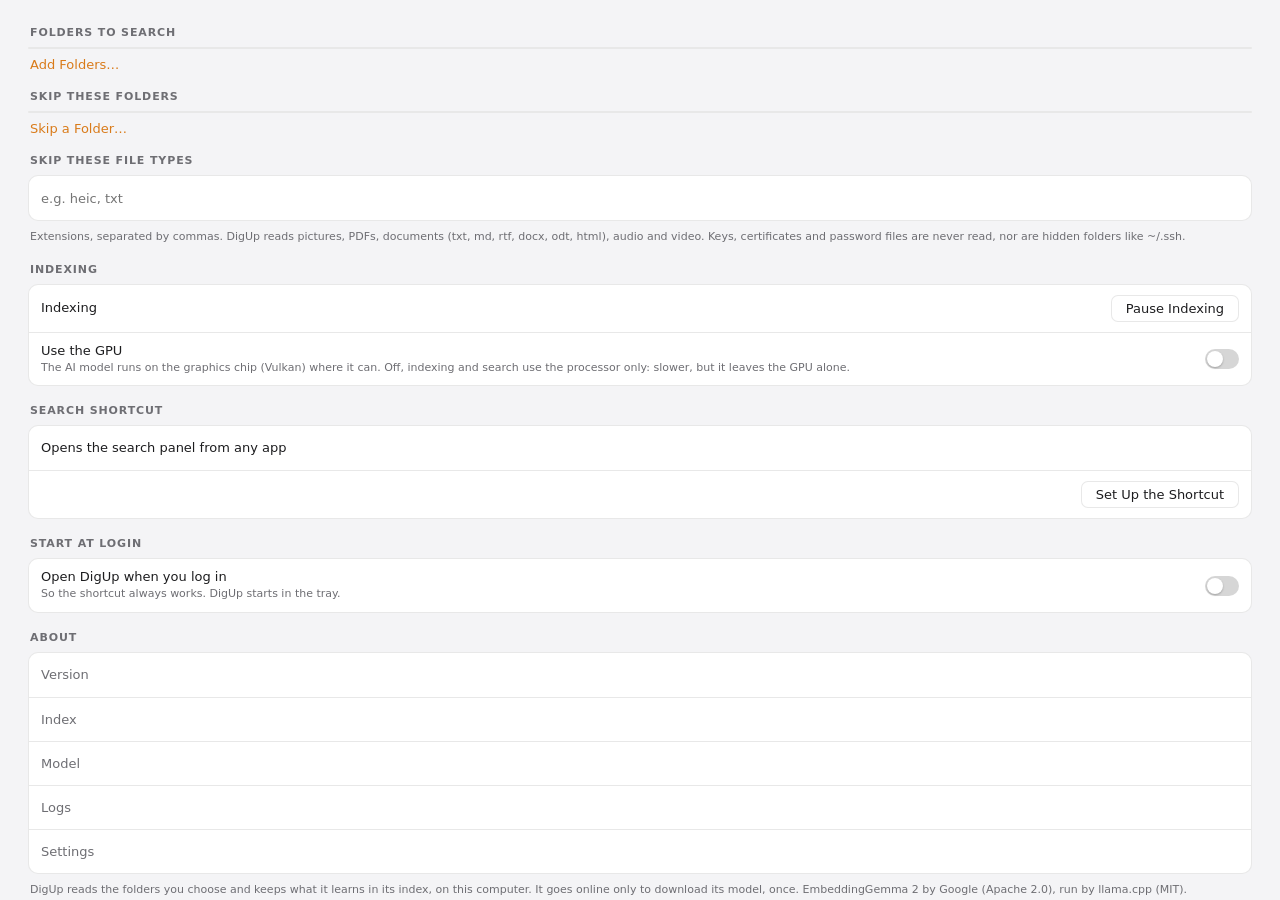
==== shell/ui/settings.html @ 813c20c6 "Add a settings window and Pause Indexing to the Linux shell The MVP settings of PLANS §A4, after the" ====
<!doctype html>
<html lang="en">
<head>
  <meta charset="utf-8">
  <title>DigUp Settings</title>
  <link rel="stylesheet" href="settings.css">
</head>
<body>
  <main>
    <section>
      <h3>Folders to search</h3>
      <div class="card" id="folders"></div>
      <button class="link" id="add-folders">Add Folders…</button>
      <p class="note warn" id="from-launch" hidden>This dev run searches the folders it was started with (--roots):
        what you change here is saved for later runs.</p>
    </section>

    <section>
      <h3>Skip these folders</h3>
      <div class="card" id="skipped"></div>
      <button class="link" id="add-skipped">Skip a Folder…</button>
    </section>

    <section>
      <h3>Skip these file types</h3>
      <div class="card">
        <div class="row">
          <input id="types" type="text" autocomplete="off" spellcheck="false" placeholder="e.g. heic, txt"
                 aria-label="File extensions to skip">
        </div>
      </div>
      <p class="note">Extensions, separated by commas. DigUp reads pictures, PDFs, documents (txt, md, rtf, docx, odt,
        html), audio and video. Keys, certificates and password files are never read, nor are hidden folders like
        ~/.ssh.</p>
    </section>

    <section>
      <h3>Indexing</h3>
      <div class="card">
        <div class="row">
          <div class="label"><b id="pause-title">Indexing</b><span id="status"></span></div>
          <button id="pause">Pause Indexing</button>
        </div>
        <label class="row">
          <div class="label"><b>Use the GPU</b>
            <span>The AI model runs on the graphics chip (Vulkan) where it can. Off, indexing and search use the
              processor only: slower, but it leaves the GPU alone.</span></div>
          <input type="checkbox" class="switch" id="gpu">
        </label>
      </div>
    </section>

    <section>
      <h3>Search shortcut</h3>
      <div class="card">
        <div class="row">
          <div class="label"><b>Opens the search panel from any app</b><span id="shortcut-text"></span></div>
          <span class="keys" id="keys"></span>
        </div>
        <div class="row" id="gnome" hidden>
          <div class="label"><b id="gnome-title"></b><span id="gnome-text"></span></div>
          <button id="set-up-shortcut">Set Up the Shortcut</button>
        </div>
      </div>
    </section>

    <section>
      <h3>Start at login</h3>
      <div class="card">
        <label class="row">
          <div class="label"><b>Open DigUp when you log in</b>
            <span>So the shortcut always works. DigUp starts in the tray.</span></div>
          <input type="checkbox" class="switch" id="login">
        </label>
      </div>
    </section>

    <section>
      <h3>About</h3>
      <div class="card">
        <div class="row"><span class="key-name">Version</span><span class="value" id="version"></span></div>
        <div class="row"><span class="key-name">Index</span><span class="value path" id="path-index"></span></div>
        <div class="row"><span class="key-name">Model</span><span class="value path" id="path-models"></span></div>
        <div class="row"><span class="key-name">Logs</span><span class="value path" id="path-logs"></span></div>
        <div class="row"><span class="key-name">Settings</span><span class="value path" id="path-settings"></span></div>
      </div>
      <p class="note">DigUp reads the folders you choose and keeps what it learns in its index, on this computer. It
        goes online only to download its model, once. EmbeddingGemma 2 by Google (Apache 2.0), run by llama.cpp
        (MIT).</p>
    </section>
  </main>
  <footer id="problem" hidden></footer>
  <script src="settings.js"></script>
</body>
</html>
---- shell/ui/settings.css ----
/* The settings window (the tray's Settings…). The Mac app's Settings (Sources/DigUpApp/SettingsWindow.swift) is the
   reference: grouped sections of rows; the colors are setup's. */

:root {
  --amber: #f2a22a;
  --ember: #d97b1a;
  --moss: #356652;
  --surface: #f4f4f6;
  --card: #ffffff;
  --text: #1d1d1f;
  --secondary: #6e6e73;
  --tertiary: #a1a1a6;
  --line: rgba(0, 0, 0, 0.09);
  --off: rgba(0, 0, 0, 0.16);
  --danger: #c4372b;
  font-family: -apple-system, BlinkMacSystemFont, "Segoe UI Variable Text", "Segoe UI", system-ui, Ubuntu, Cantarell,
    "Noto Sans", sans-serif;
  font-size: 13px;
  color: var(--text);
  background: var(--surface);
}

@media (prefers-color-scheme: dark) {
  :root {
    --surface: #1f1f21;
    --card: #2a2a2d;
    --text: #f2f2f7;
    --secondary: #a1a1a6;
    --tertiary: #6e6e73;
    --line: rgba(255, 255, 255, 0.1);
    --off: rgba(255, 255, 255, 0.2);
    --danger: #ff6b5e;
  }
}

* { box-sizing: border-box; }

html, body { margin: 0; height: 100%; background: var(--surface); }

body { display: flex; flex-direction: column; user-select: none; -webkit-user-select: none; cursor: default; }

main { flex: 1; min-height: 0; overflow-y: auto; padding: 8px 28px 24px; }

section { margin-top: 18px; }

h3 { font-size: 11px; text-transform: uppercase; letter-spacing: 0.08em; color: var(--secondary); margin: 0 0 8px 2px; }

.card { background: var(--card); border: 1px solid var(--line); border-radius: 10px; overflow: hidden; }

.row { display: flex; align-items: center; gap: 12px; padding: 10px 12px; min-height: 44px; }
.row + .row { border-top: 1px solid var(--line); }
label.row { cursor: default; }

.label { flex: 1; min-width: 0; display: flex; flex-direction: column; gap: 2px; }
.label b { font-weight: 500; }
.label span { font-size: 11px; color: var(--secondary); line-height: 1.4; }

.empty { color: var(--secondary); }

.folder .text { flex: 1; min-width: 0; }
.folder .name { font-weight: 600; }
.folder .path, .value.path {
  font-size: 11px; color: var(--secondary); overflow: hidden; text-overflow: ellipsis; white-space: nowrap;
}

.key-name { width: 72px; flex: none; color: var(--secondary); }
.value { flex: 1; min-width: 0; user-select: text; -webkit-user-select: text; cursor: text; }

input[type="text"] {
  flex: 1; font: inherit; color: var(--text); background: transparent; border: 0; outline: none; padding: 2px 0;
}

button {
  font: inherit; font-size: 13px; color: var(--text); background: var(--card); border: 1px solid var(--line);
  border-radius: 7px; padding: 5px 14px; flex: none;
}
button:disabled { opacity: 0.45; }
button.remove { padding: 3px 10px; font-size: 12px; color: var(--secondary); }
button.remove.confirm { color: white; background: var(--danger); border-color: transparent; }
button.link { background: none; border: 0; color: var(--ember); padding: 8px 2px 0; }

/* A switch, from a checkbox. */
.switch {
  appearance: none; -webkit-appearance: none; flex: none; width: 34px; height: 20px; margin: 0; border-radius: 10px;
  background: var(--off); position: relative; transition: background 0.15s;
}
.switch::after {
  content: ""; position: absolute; top: 2px; left: 2px; width: 16px; height: 16px; border-radius: 50%;
  background: white; box-shadow: 0 1px 2px rgba(0, 0, 0, 0.25); transition: transform 0.15s;
}
.switch:checked { background: var(--moss); }
.switch:checked::after { transform: translateX(14px); }
.switch:disabled { opacity: 0.45; }

.keys { display: flex; gap: 4px; flex: none; }
.key {
  min-width: 30px; padding: 3px 8px; text-align: center; font-size: 12px; font-weight: 500;
  background: var(--surface); border: 1px solid var(--line); border-bottom-width: 2px; border-radius: 6px;
}

.note { font-size: 11px; color: var(--secondary); margin: 8px 2px 0; line-height: 1.45; }
.note.warn { color: var(--ember); }

footer {
  flex: none; padding: 8px 20px; border-top: 1px solid var(--line); font-size: 12px; color: var(--danger);
}
footer[hidden] { display: none; }
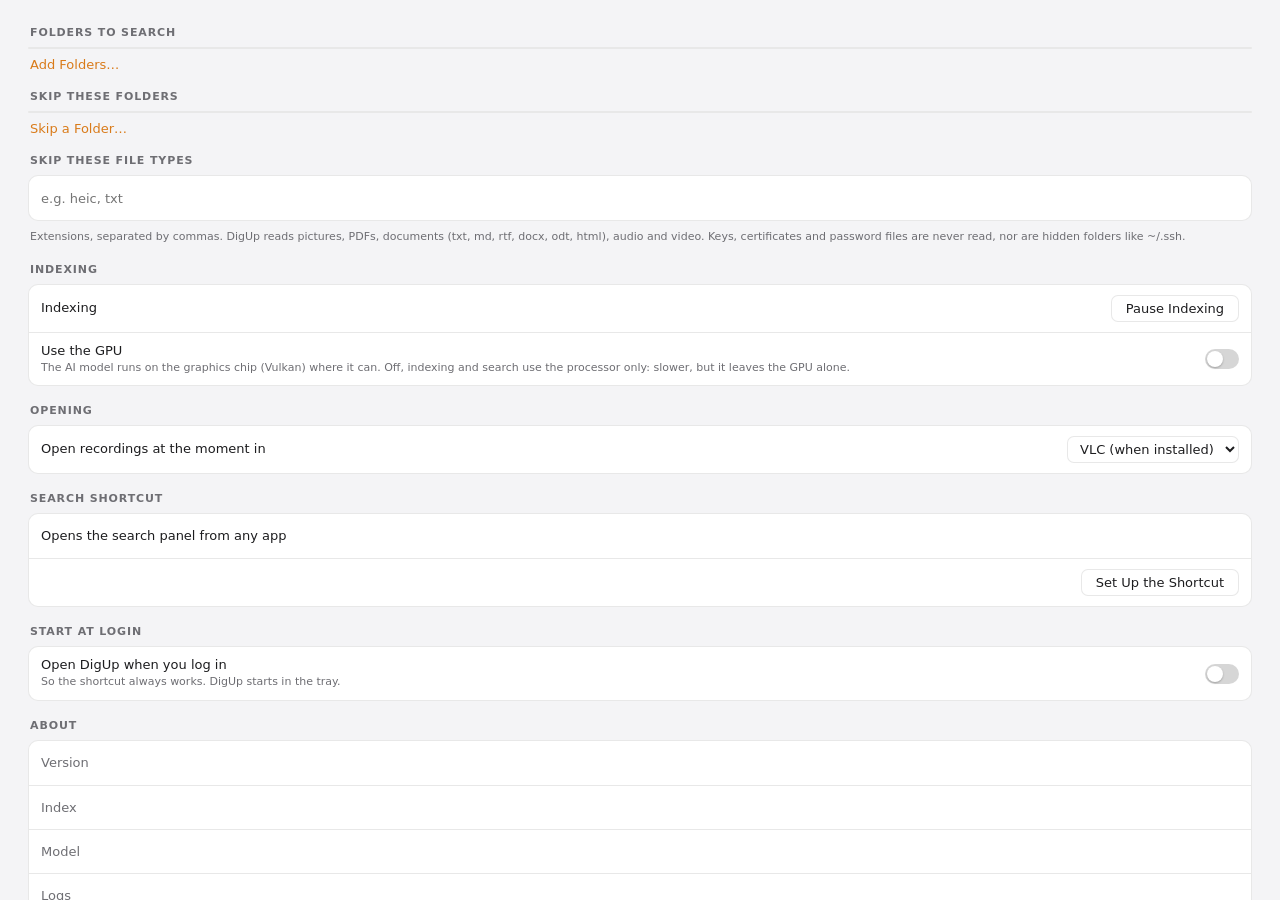
==== commit cd7244e9: "Open recordings at their moment in VLC when it's installed Totem can only be told the moment over MP" ====
--- a/shell/ui/settings.html
+++ b/shell/ui/settings.html
@@ -51,6 +51,19 @@
     </section>
 
     <section>
+      <h3>Opening</h3>
+      <div class="card">
+        <div class="row">
+          <div class="label"><b>Open recordings at the moment in</b><span id="moment-text"></span></div>
+          <select id="moment-player" aria-label="Open recordings at the moment in">
+            <option value="vlc">VLC (when installed)</option>
+            <option value="default">The default app</option>
+          </select>
+        </div>
+      </div>
+    </section>
+
+    <section>
       <h3>Search shortcut</h3>
       <div class="card">
         <div class="row">
--- a/shell/ui/settings.css
+++ b/shell/ui/settings.css
@@ -75,6 +75,12 @@
   border-radius: 7px; padding: 5px 14px; flex: none;
 }
 button:disabled { opacity: 0.45; }
+
+select {
+  font: inherit; font-size: 13px; color: var(--text); background: var(--card); border: 1px solid var(--line);
+  border-radius: 7px; padding: 4px 8px; flex: none;
+}
+select:disabled { opacity: 0.45; }
 button.remove { padding: 3px 10px; font-size: 12px; color: var(--secondary); }
 button.remove.confirm { color: white; background: var(--danger); border-color: transparent; }
 button.link { background: none; border: 0; color: var(--ember); padding: 8px 2px 0; }
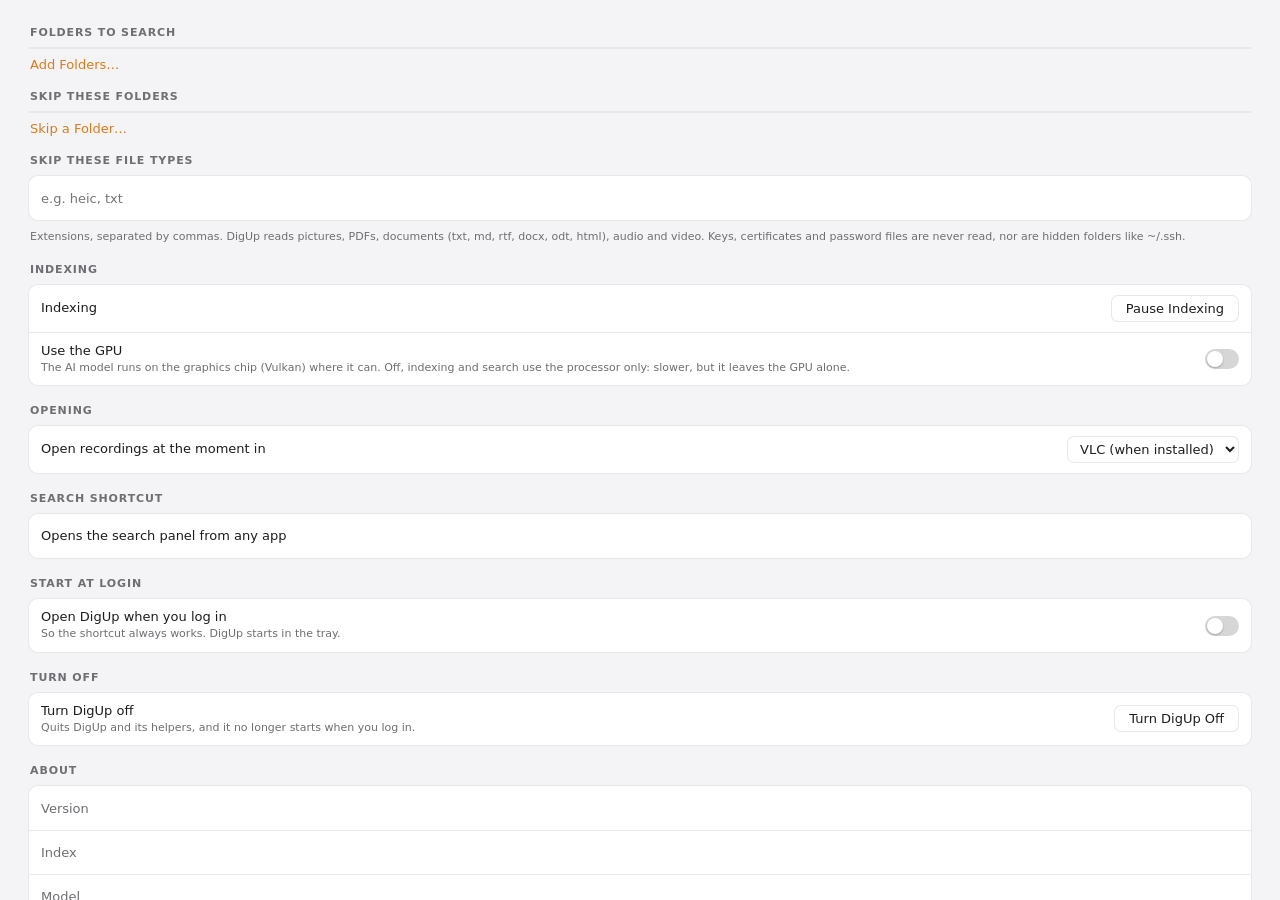
==== commit 3d7ee08d: "Control DigUp from outside with --toggle, --pause, --quit and friends digup-shell --toggle | --show " ====
--- a/shell/ui/settings.html
+++ b/shell/ui/settings.html
@@ -89,6 +89,22 @@
     </section>
 
     <section>
+      <h3>Turn off</h3>
+      <div class="card">
+        <div class="row">
+          <div class="label"><b>Turn DigUp off</b><span id="off-text">Quits DigUp and its helpers, and it no longer
+            starts when you log in.</span></div>
+          <button id="turn-off">Turn DigUp Off</button>
+        </div>
+        <label class="row" id="off-shortcut-row" hidden>
+          <div class="label"><b>Also remove the shortcut</b>
+            <span>Only DigUp's own GNOME shortcut; your other shortcuts stay.</span></div>
+          <input type="checkbox" class="switch" id="off-shortcut">
+        </label>
+      </div>
+    </section>
+
+    <section>
       <h3>About</h3>
       <div class="card">
         <div class="row"><span class="key-name">Version</span><span class="value" id="version"></span></div>
--- a/shell/ui/settings.css
+++ b/shell/ui/settings.css
@@ -49,6 +49,7 @@
 
 .row { display: flex; align-items: center; gap: 12px; padding: 10px 12px; min-height: 44px; }
 .row + .row { border-top: 1px solid var(--line); }
+.row[hidden] { display: none; }
 label.row { cursor: default; }
 
 .label { flex: 1; min-width: 0; display: flex; flex-direction: column; gap: 2px; }
@@ -82,7 +83,7 @@
 }
 select:disabled { opacity: 0.45; }
 button.remove { padding: 3px 10px; font-size: 12px; color: var(--secondary); }
-button.remove.confirm { color: white; background: var(--danger); border-color: transparent; }
+button.remove.confirm, button.confirm { color: white; background: var(--danger); border-color: transparent; }
 button.link { background: none; border: 0; color: var(--ember); padding: 8px 2px 0; }
 
 /* A switch, from a checkbox. */
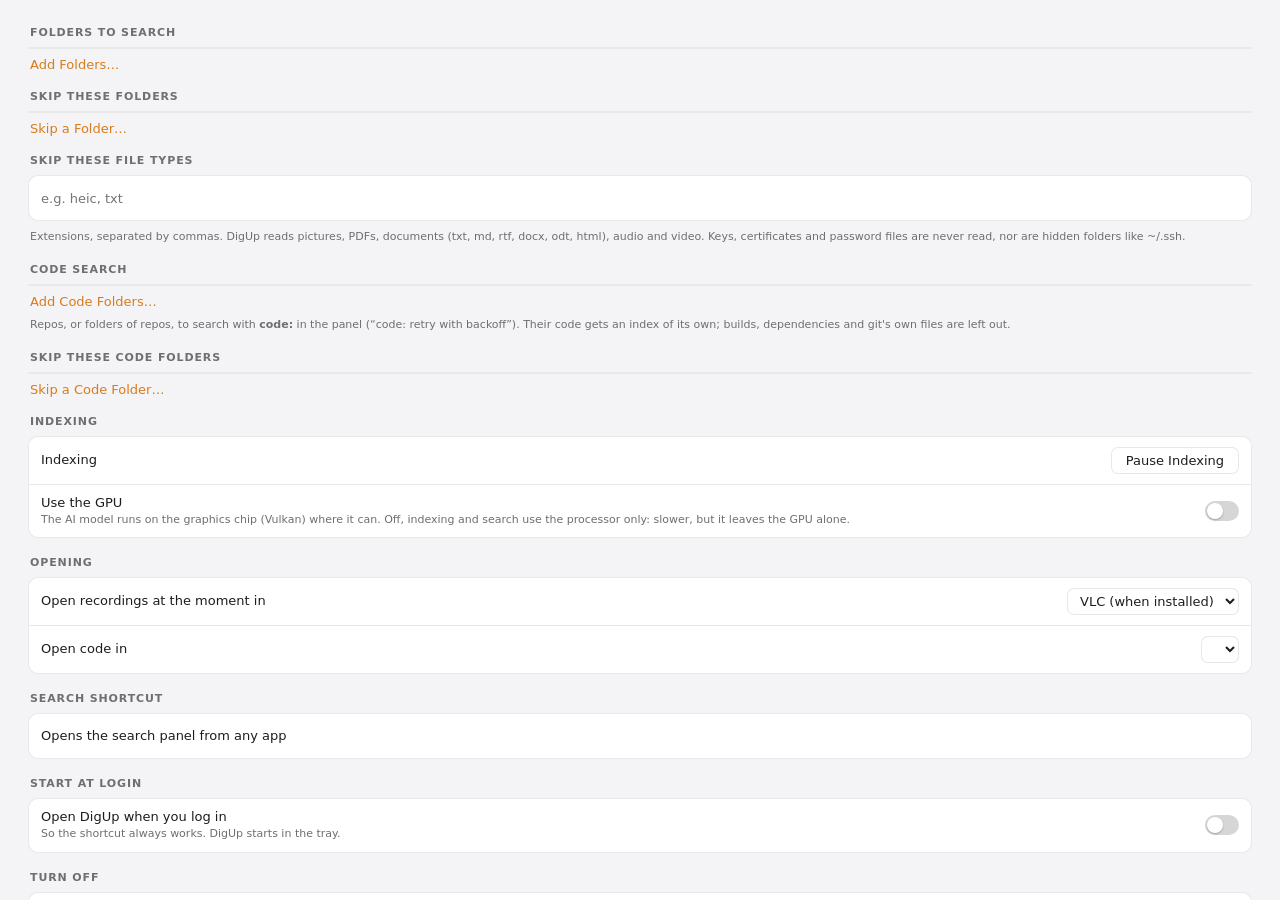
==== commit c09712a2: "Search code from the app: code folders, an editor, and code syncs Plan C5. Settings has a Code searc" ====
--- a/shell/ui/settings.html
+++ b/shell/ui/settings.html
@@ -35,6 +35,20 @@
     </section>
 
     <section>
+      <h3>Code search</h3>
+      <div class="card" id="code-folders"></div>
+      <button class="link" id="add-code">Add Code Folders…</button>
+      <p class="note">Repos, or folders of repos, to search with <b>code:</b> in the panel (“code: retry with backoff”).
+        Their code gets an index of its own; builds, dependencies and git's own files are left out.</p>
+    </section>
+
+    <section>
+      <h3>Skip these code folders</h3>
+      <div class="card" id="code-skipped"></div>
+      <button class="link" id="add-code-skipped">Skip a Code Folder…</button>
+    </section>
+
+    <section>
       <h3>Indexing</h3>
       <div class="card">
         <div class="row">
@@ -47,6 +61,10 @@
               processor only: slower, but it leaves the GPU alone.</span></div>
           <input type="checkbox" class="switch" id="gpu">
         </label>
+        <div class="row" id="gpu-problem" hidden>
+          <div class="label"><b class="warn" id="gpu-problem-title"></b><span id="gpu-problem-text"></span></div>
+          <button id="try-gpu">Try the GPU Again</button>
+        </div>
       </div>
     </section>
 
@@ -59,6 +77,10 @@
             <option value="vlc">VLC (when installed)</option>
             <option value="default">The default app</option>
           </select>
+        </div>
+        <div class="row">
+          <div class="label"><b>Open code in</b><span id="editor-text"></span></div>
+          <select id="editor" aria-label="Open code in"></select>
         </div>
       </div>
     </section>
@@ -112,6 +134,12 @@
         <div class="row"><span class="key-name">Model</span><span class="value path" id="path-models"></span></div>
         <div class="row"><span class="key-name">Logs</span><span class="value path" id="path-logs"></span></div>
         <div class="row"><span class="key-name">Settings</span><span class="value path" id="path-settings"></span></div>
+        <div class="row">
+          <div class="label"><b>Check DigUp</b><span id="check-text">Whether the model, the GPU, ffmpeg, tesseract
+            and the index are all as they should be.</span></div>
+          <button id="check">Check DigUp</button>
+        </div>
+        <div id="checks" hidden></div>
       </div>
       <p class="note">DigUp reads the folders you choose and keeps what it learns in its index, on this computer. It
         goes online only to download its model, once. EmbeddingGemma 2 by Google (Apache 2.0), run by llama.cpp
--- a/shell/ui/settings.css
+++ b/shell/ui/settings.css
@@ -105,6 +105,19 @@
   background: var(--surface); border: 1px solid var(--line); border-bottom-width: 2px; border-radius: 6px;
 }
 
+.label b.warn { color: var(--ember); }
+
+/* "Check DigUp": one line per check of `digup doctor`. */
+#checks { border-top: 1px solid var(--line); padding: 6px 12px 10px; }
+#checks[hidden] { display: none; }
+.check { display: flex; gap: 8px; padding: 3px 0; font-size: 12px; line-height: 1.4; }
+.check .mark { flex: none; width: 14px; font-weight: 700; color: var(--moss); }
+.check.failed .mark { color: var(--danger); }
+.check .name { flex: none; width: 82px; font-weight: 500; }
+.check .detail { flex: 1; min-width: 0; color: var(--secondary); overflow-wrap: anywhere; user-select: text;
+  -webkit-user-select: text; cursor: text; }
+.check .fix { color: var(--text); }
+
 .note { font-size: 11px; color: var(--secondary); margin: 8px 2px 0; line-height: 1.45; }
 .note.warn { color: var(--ember); }
 
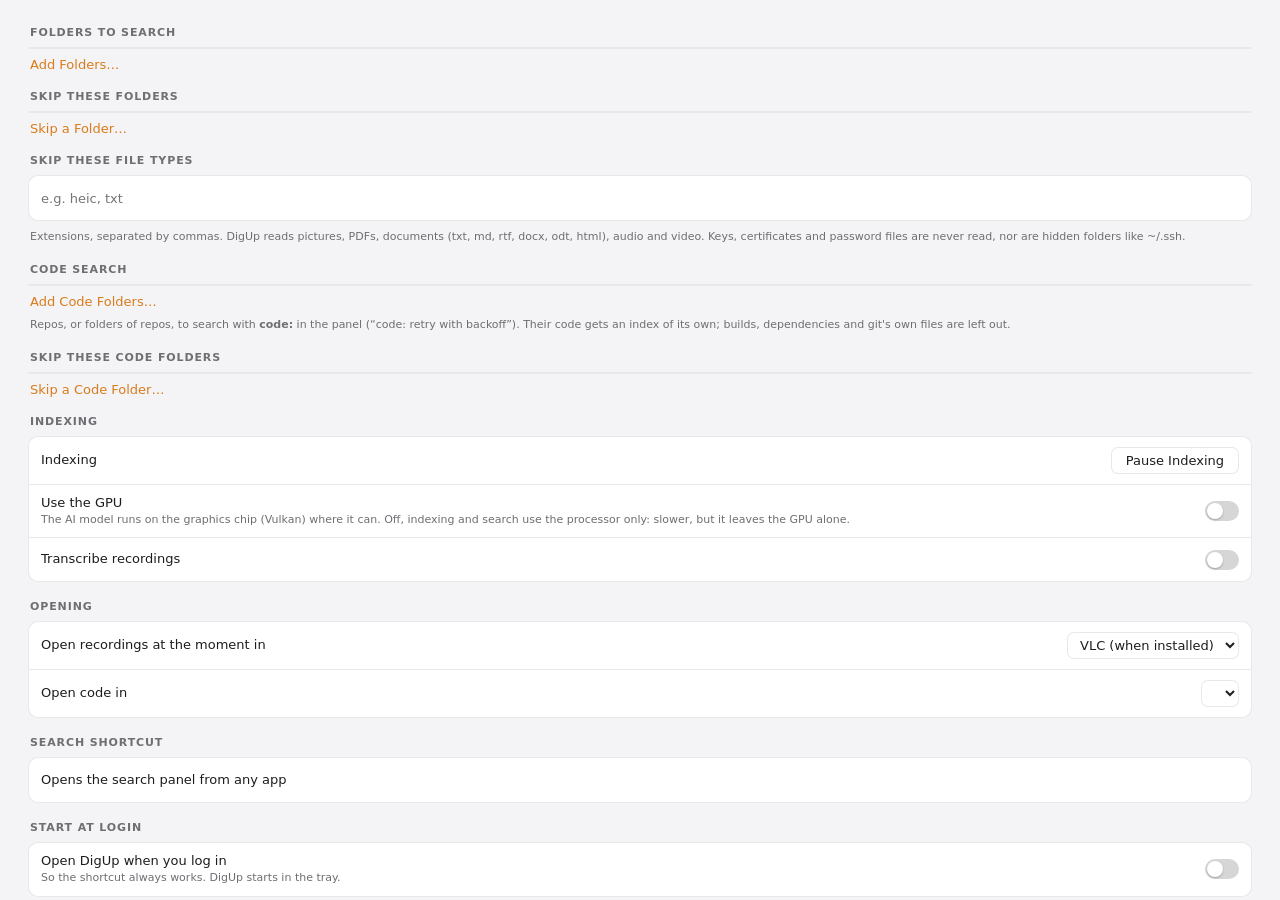
==== commit dcca4751: "Transcribe recordings from Settings: the model fetched with progress, the tray counting, the line sa" ====
--- a/shell/ui/settings.html
+++ b/shell/ui/settings.html
@@ -65,6 +65,20 @@
           <div class="label"><b class="warn" id="gpu-problem-title"></b><span id="gpu-problem-text"></span></div>
           <button id="try-gpu">Try the GPU Again</button>
         </div>
+        <label class="row">
+          <div class="label"><b>Transcribe recordings</b><span id="transcripts-text"></span></div>
+          <input type="checkbox" class="switch" id="transcripts">
+        </label>
+        <div class="row" id="transcripts-download" hidden>
+          <div class="label"><b>Transcripts' model</b><span id="transcripts-progress"></span></div>
+          <button id="transcripts-cancel">Cancel</button>
+        </div>
+        <label class="row" id="music-row" hidden>
+          <div class="label"><b>Also transcribe music</b>
+            <span>Songs (audio with artist and album tags) are skipped unless this is on: sung words are rarely what
+              you look for.</span></div>
+          <input type="checkbox" class="switch" id="music">
+        </label>
       </div>
     </section>
 
@@ -135,15 +149,16 @@
         <div class="row"><span class="key-name">Logs</span><span class="value path" id="path-logs"></span></div>
         <div class="row"><span class="key-name">Settings</span><span class="value path" id="path-settings"></span></div>
         <div class="row">
-          <div class="label"><b>Check DigUp</b><span id="check-text">Whether the model, the GPU, ffmpeg, tesseract
-            and the index are all as they should be.</span></div>
+          <div class="label"><b>Check DigUp</b><span id="check-text">Whether the model, the GPU, ffmpeg, tesseract,
+            transcripts and the index are all as they should be.</span></div>
           <button id="check">Check DigUp</button>
         </div>
         <div id="checks" hidden></div>
       </div>
       <p class="note">DigUp reads the folders you choose and keeps what it learns in its index, on this computer. It
-        goes online only to download its model, once. EmbeddingGemma 2 by Google (Apache 2.0), run by llama.cpp
-        (MIT).</p>
+        goes online only to download its model, once (and the transcripts' model, if you turn them on). EmbeddingGemma 2
+        by Google (Apache 2.0), run by llama.cpp (MIT); transcripts by OpenAI's Whisper (MIT), run by whisper.cpp (MIT),
+        with the Silero VAD (MIT).</p>
     </section>
   </main>
   <footer id="problem" hidden></footer>
--- a/shell/ui/settings.css
+++ b/shell/ui/settings.css
@@ -63,6 +63,7 @@
 .folder .path, .value.path {
   font-size: 11px; color: var(--secondary); overflow: hidden; text-overflow: ellipsis; white-space: nowrap;
 }
+.folder .path.warning { color: var(--danger); }
 
 .key-name { width: 72px; flex: none; color: var(--secondary); }
 .value { flex: 1; min-width: 0; user-select: text; -webkit-user-select: text; cursor: text; }
@@ -105,7 +106,7 @@
   background: var(--surface); border: 1px solid var(--line); border-bottom-width: 2px; border-radius: 6px;
 }
 
-.label b.warn { color: var(--ember); }
+.label b.warn, .label span.warn { color: var(--ember); }
 
 /* "Check DigUp": one line per check of `digup doctor`. */
 #checks { border-top: 1px solid var(--line); padding: 6px 12px 10px; }
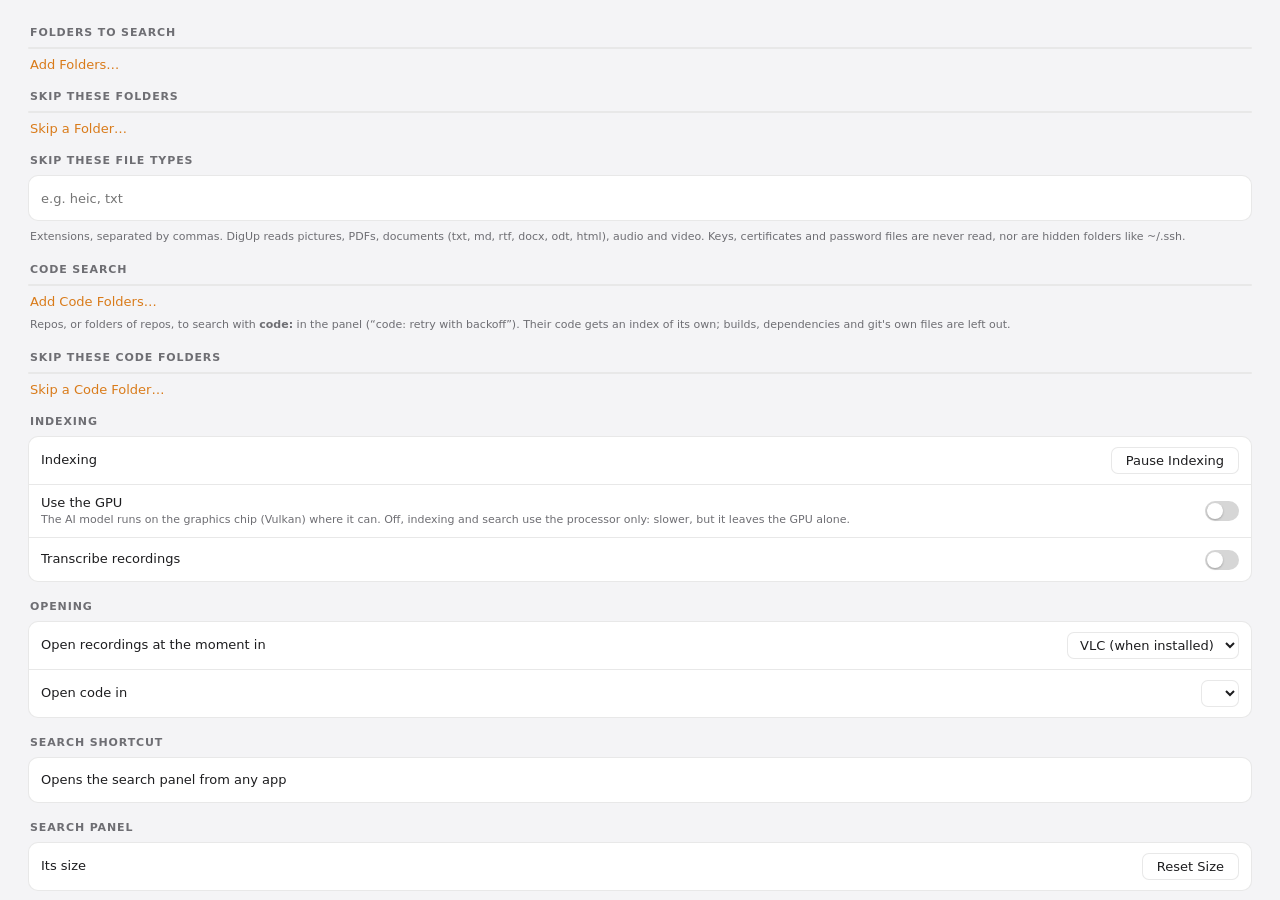
==== commit aacf4a7e: "Move and resize the search panel; keep its size in the settings - Move: the panel is dragged by what" ====
--- a/shell/ui/settings.html
+++ b/shell/ui/settings.html
@@ -114,6 +114,16 @@
     </section>
 
     <section>
+      <h3>Search panel</h3>
+      <div class="card">
+        <div class="row">
+          <div class="label"><b>Its size</b><span id="panel-size-text"></span></div>
+          <button id="reset-panel-size">Reset Size</button>
+        </div>
+      </div>
+    </section>
+
+    <section>
       <h3>Start at login</h3>
       <div class="card">
         <label class="row">
